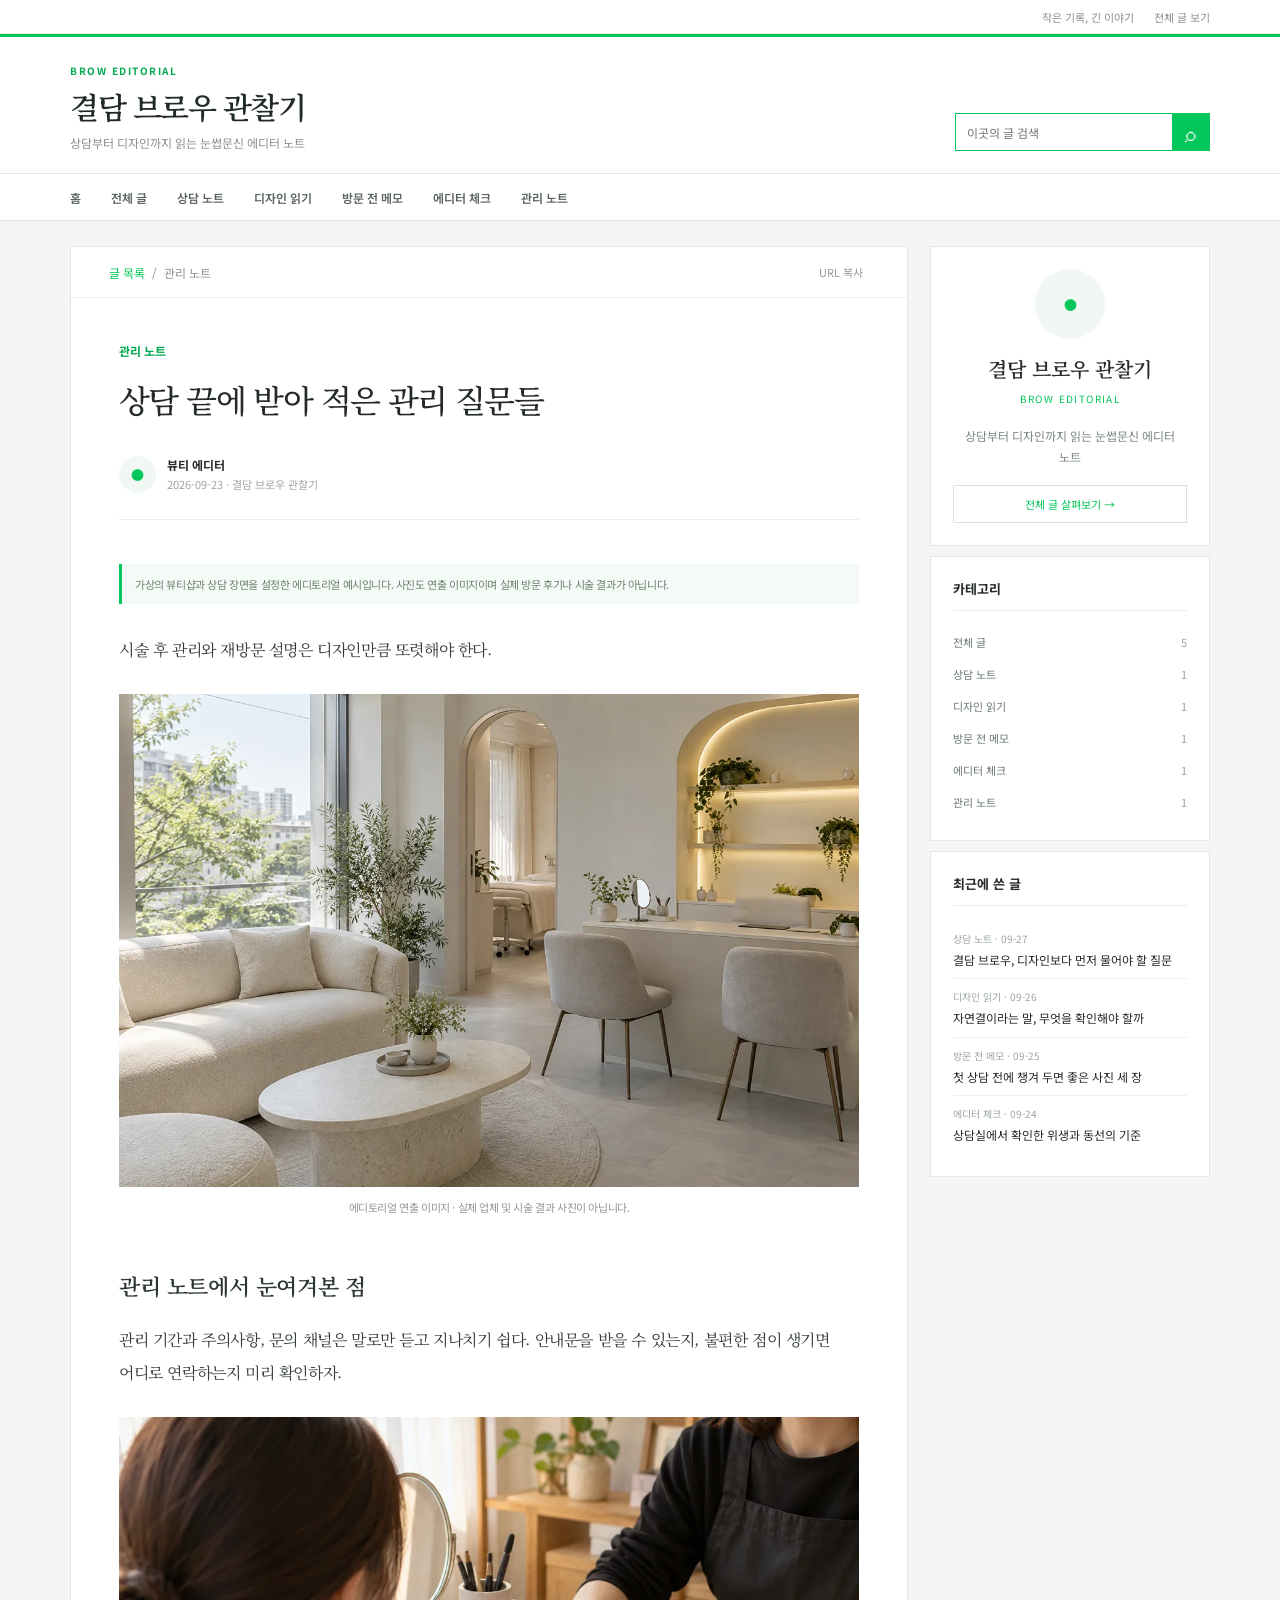
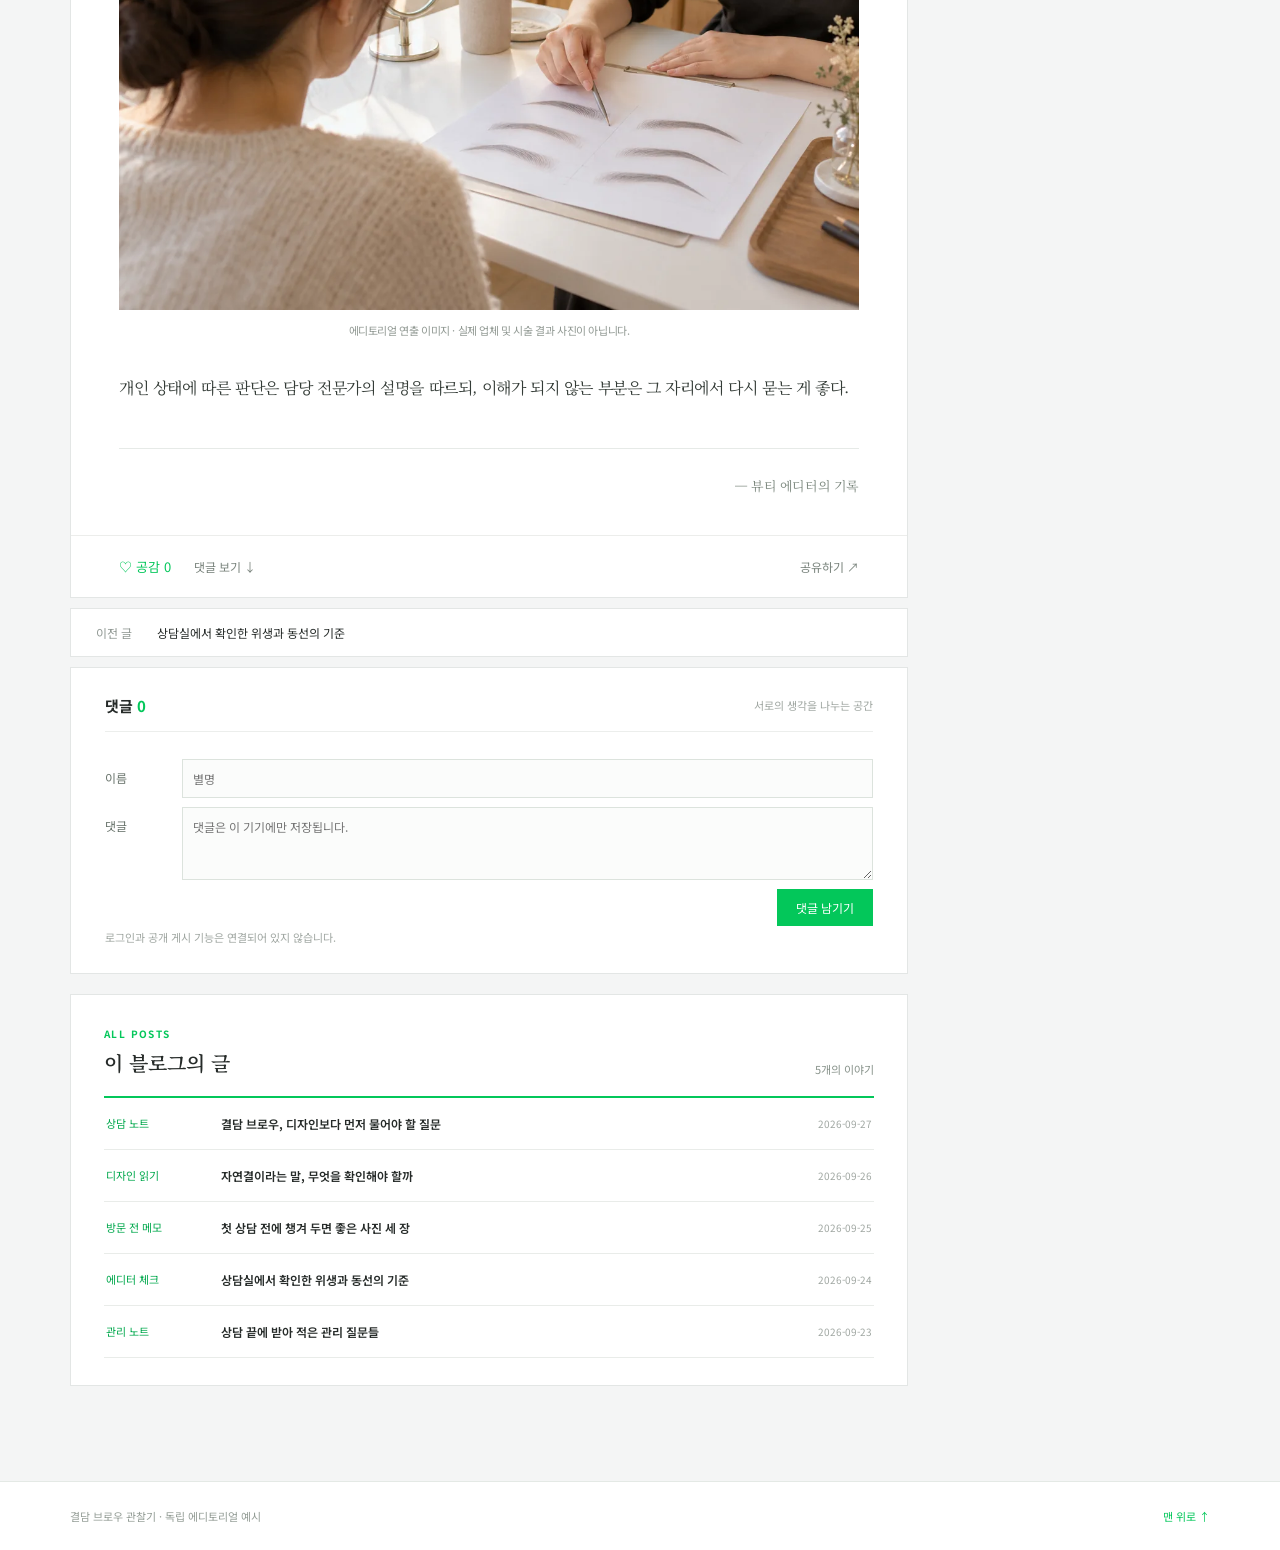
==== blog/aftercare-notes/index.html @ 0448019b "Add files via upload" ====
<!doctype html><html lang="ko"><head><meta charset="utf-8"><meta name="viewport" content="width=device-width,initial-scale=1"><meta name="description" content="시술 후 관리와 재방문 설명은 디자인만큼 또렷해야 한다."><meta name="theme-color" content="#03c75a"><title>상담 끝에 받아 적은 관리 질문들 | 결담 브로우 관찰기</title><link rel="stylesheet" href="/assets/style.css"><script defer src="/assets/app.js"></script></head><body class="blog" style="--ink:#03c75a;--paper:#f1f8f3;--accent:#03c75a"><a class="skip" href="#main">본문으로 건너뛰기</a><div class="utility"><div><span>작은 기록, 긴 이야기</span><a href="/#archive">전체 글 보기</a></div></div><header class="blog-header"><div class="brand"><a href="/" class="brand-kicker">BROW EDITORIAL</a><a href="/" class="brand-name">결담 브로우 관찰기</a><p>상담부터 디자인까지 읽는 눈썹문신 에디터 노트</p></div><form class="site-search" action="/" method="get" role="search"><label class="sr-only" for="q">글 검색</label><input id="q" name="q" type="search" placeholder="이곳의 글 검색"><button aria-label="검색" type="submit">⌕</button></form></header><nav class="main-nav" aria-label="카테고리"><div class="nav-inner"><a href="/">홈</a><a href="/#archive">전체 글</a><a href="/?category=%EC%83%81%EB%8B%B4%20%EB%85%B8%ED%8A%B8#archive">상담 노트</a><a href="/?category=%EB%94%94%EC%9E%90%EC%9D%B8%20%EC%9D%BD%EA%B8%B0#archive">디자인 읽기</a><a href="/?category=%EB%B0%A9%EB%AC%B8%20%EC%A0%84%20%EB%A9%94%EB%AA%A8#archive">방문 전 메모</a><a href="/?category=%EC%97%90%EB%94%94%ED%84%B0%20%EC%B2%B4%ED%81%AC#archive">에디터 체크</a><a href="/?category=%EA%B4%80%EB%A6%AC%20%EB%85%B8%ED%8A%B8#archive">관리 노트</a></div></nav><main id="main" class="blog-layout"><div class="main-column"><article class="post-card" data-post="aftercare-notes"><div class="post-toolbar"><a href="/#archive">글 목록</a><span> / </span><span>관리 노트</span><button type="button" class="copy-link">URL 복사</button></div><div class="post-heading"><span class="post-category">관리 노트</span><h1>상담 끝에 받아 적은 관리 질문들</h1><div class="byline"><span class="author-avatar">●</span><div><strong>뷰티 에디터</strong><time datetime="2026-09-23">2026-09-23 · 결담 브로우 관찰기</time></div></div></div><div class="post-content"><div class="editor-disclosure">가상의 뷰티샵과 상담 장면을 설정한 에디토리얼 예시입니다. 사진도 연출 이미지이며 실제 방문 후기나 시술 결과가 아닙니다.</div><p>시술 후 관리와 재방문 설명은 디자인만큼 또렷해야 한다.</p><figure><img class="post-photo" src="/assets/images/salon.webp" alt="관리 노트 글을 위한 연출 사진" loading="lazy" width="1200" height="800"><figcaption>에디토리얼 연출 이미지 · 실제 업체 및 시술 결과 사진이 아닙니다.</figcaption></figure><h2>관리 노트에서 눈여겨본 점</h2><p>관리 기간과 주의사항, 문의 채널은 말로만 듣고 지나치기 쉽다. 안내문을 받을 수 있는지, 불편한 점이 생기면 어디로 연락하는지 미리 확인하자.</p><figure><img class="post-photo" src="/assets/images/design.webp" alt="관리 노트 글을 위한 연출 사진" loading="lazy" width="1200" height="800"><figcaption>에디토리얼 연출 이미지 · 실제 업체 및 시술 결과 사진이 아닙니다.</figcaption></figure><p>개인 상태에 따른 판단은 담당 전문가의 설명을 따르되, 이해가 되지 않는 부분은 그 자리에서 다시 묻는 게 좋다.</p><div class="post-signoff">— 뷰티 에디터의 기록</div></div><div class="post-actions"><button class="like-button" type="button" aria-pressed="false">♡ 공감 <span class="like-count">0</span></button><a href="#comments">댓글 보기 ↓</a><button class="copy-link" type="button">공유하기 ↗</button></div></article><div class="post-neighbors"><a href="/blog/editor-check/"><span>이전 글</span>상담실에서 확인한 위생과 동선의 기준</a></div><section class="comments" id="comments" data-post="aftercare-notes"><div class="comments-title"><h2>댓글 <span class="comment-count">0</span></h2><span>서로의 생각을 나누는 공간</span></div><div class="comment-list"></div><form class="comment-form"><label for="comment-name">이름</label><input id="comment-name" name="name" maxlength="20" required placeholder="별명"><label for="comment-text">댓글</label><textarea id="comment-text" name="comment" maxlength="600" required rows="3" placeholder="댓글은 이 기기에만 저장됩니다."></textarea><button type="submit">댓글 남기기</button></form><small>로그인과 공개 게시 기능은 연결되어 있지 않습니다.</small></section><section class="archive" id="archive"><div class="archive-heading"><div><span>ALL POSTS</span><h2>이 블로그의 글</h2></div><strong>5개의 이야기</strong></div><ul class="archive-list"><li class="archive-row" data-category="상담 노트" data-search="결담 브로우, 디자인보다 먼저 물어야 할 질문 눈썹문신 상담에서 마음에 남는 것은 유행하는 모양보다 일상의 표정을 묻는 과정이다. 상담 노트"><span class="archive-category">상담 노트</span><a href="/blog/editor-review/">결담 브로우, 디자인보다 먼저 물어야 할 질문</a><time datetime="2026-09-27">2026-09-27</time></li><li class="archive-row" data-category="디자인 읽기" data-search="자연결이라는 말, 무엇을 확인해야 할까 자연스럽다는 한마디 대신 선의 방향과 간격을 구체적으로 살펴봤다. 디자인 읽기"><span class="archive-category">디자인 읽기</span><a href="/blog/design-notes/">자연결이라는 말, 무엇을 확인해야 할까</a><time datetime="2026-09-26">2026-09-26</time></li><li class="archive-row" data-category="방문 전 메모" data-search="첫 상담 전에 챙겨 두면 좋은 사진 세 장 말로 설명하기 어려운 취향을 사진으로 정리해 가면 대화가 선명해진다. 방문 전 메모"><span class="archive-category">방문 전 메모</span><a href="/blog/before-visit/">첫 상담 전에 챙겨 두면 좋은 사진 세 장</a><time datetime="2026-09-25">2026-09-25</time></li><li class="archive-row" data-category="에디터 체크" data-search="상담실에서 확인한 위생과 동선의 기준 깨끗해 보이는 공간과 실제 준비 과정을 구분해서 보는 메모. 에디터 체크"><span class="archive-category">에디터 체크</span><a href="/blog/editor-check/">상담실에서 확인한 위생과 동선의 기준</a><time datetime="2026-09-24">2026-09-24</time></li><li class="archive-row" data-category="관리 노트" data-search="상담 끝에 받아 적은 관리 질문들 시술 후 관리와 재방문 설명은 디자인만큼 또렷해야 한다. 관리 노트"><span class="archive-category">관리 노트</span><a href="/blog/aftercare-notes/">상담 끝에 받아 적은 관리 질문들</a><time datetime="2026-09-23">2026-09-23</time></li></ul><p class="archive-empty" hidden>해당하는 글이 없습니다.</p></section></div><aside class="blog-aside" aria-label="블로그 정보"><section class="profile-panel"><div class="profile-avatar">●</div><h2>결담 브로우 관찰기</h2><span class="profile-label">BROW EDITORIAL</span><p>상담부터 디자인까지 읽는 눈썹문신 에디터 노트</p><a class="profile-link" href="/#archive">전체 글 살펴보기 →</a></section><section class="widget"><h2>카테고리</h2><a class="widget-link" href="/#archive">전체 글 <span>5</span></a><a class="widget-link" href="/?category=%EC%83%81%EB%8B%B4%20%EB%85%B8%ED%8A%B8#archive">상담 노트 <span>1</span></a><a class="widget-link" href="/?category=%EB%94%94%EC%9E%90%EC%9D%B8%20%EC%9D%BD%EA%B8%B0#archive">디자인 읽기 <span>1</span></a><a class="widget-link" href="/?category=%EB%B0%A9%EB%AC%B8%20%EC%A0%84%20%EB%A9%94%EB%AA%A8#archive">방문 전 메모 <span>1</span></a><a class="widget-link" href="/?category=%EC%97%90%EB%94%94%ED%84%B0%20%EC%B2%B4%ED%81%AC#archive">에디터 체크 <span>1</span></a><a class="widget-link" href="/?category=%EA%B4%80%EB%A6%AC%20%EB%85%B8%ED%8A%B8#archive">관리 노트 <span>1</span></a></section><section class="widget"><h2>최근에 쓴 글</h2><ol class="recent-list"><li><a href="/blog/editor-review/"><small>상담 노트 · 09-27</small><span>결담 브로우, 디자인보다 먼저 물어야 할 질문</span></a></li><li><a href="/blog/design-notes/"><small>디자인 읽기 · 09-26</small><span>자연결이라는 말, 무엇을 확인해야 할까</span></a></li><li><a href="/blog/before-visit/"><small>방문 전 메모 · 09-25</small><span>첫 상담 전에 챙겨 두면 좋은 사진 세 장</span></a></li><li><a href="/blog/editor-check/"><small>에디터 체크 · 09-24</small><span>상담실에서 확인한 위생과 동선의 기준</span></a></li></ol></section></aside></main><footer class="footer"><span>결담 브로우 관찰기 · 독립 에디토리얼 예시</span><a href="/">맨 위로 ↑</a></footer></body></html>
---- assets/style.css ----
@import url('https://fonts.googleapis.com/css2?family=Noto+Sans+KR:wght@400;500;600;700&family=Noto+Serif+KR:wght@400;500;600;700&display=swap');
:root{font-family:'Noto Sans KR',system-ui,sans-serif;color:#262b29;background:#f4f5f5;font-size:14px}*{box-sizing:border-box}html{scroll-behavior:smooth}body{margin:0;word-break:keep-all}a{color:inherit;text-decoration:none}button,input,textarea{font:inherit}button{cursor:pointer}a:hover{text-decoration:underline}a:focus-visible,button:focus-visible,input:focus-visible,textarea:focus-visible{outline:2px solid var(--accent);outline-offset:3px}.skip{position:absolute;top:-50px;left:10px;background:#fff;padding:10px;z-index:20}.skip:focus{top:10px}.sr-only{position:absolute;width:1px;height:1px;overflow:hidden;clip:rect(0,0,0,0)}.utility{height:34px;background:#fff;border-bottom:1px solid #eaeded;color:#8b9190;font-size:11px}.utility>div{max-width:1180px;padding:0 20px;height:100%;margin:auto;display:flex;align-items:center;justify-content:flex-end;gap:20px}.blog-header{background:#fff;border-bottom:1px solid #e6e9e8;display:flex;align-items:flex-end;justify-content:space-between;gap:24px;padding:26px max(20px,calc((100vw - 1140px)/2)) 22px}.brand{display:flex;flex-direction:column;align-items:flex-start}.brand-kicker,.cafe-kicker{color:var(--ink);font-size:10px;font-weight:700;letter-spacing:.15em}.brand-name{color:#202a27;font:600 30px/1.4 'Noto Serif KR',serif;letter-spacing:-.05em;margin:7px 0}.brand p{font-size:12px;color:#8a918e;margin:0}.site-search{display:flex;border:1px solid var(--ink);height:38px;background:#fff;max-width:255px;width:100%}.site-search input{min-width:0;width:100%;border:0;background:transparent;padding:0 11px;font-size:12px;outline:none}.site-search button{width:42px;border:0;color:#fff;background:var(--ink);font-size:21px;line-height:1}.main-nav{background:#fff;border-bottom:1px solid #dfe4e2}.nav-inner{max-width:1180px;margin:auto;padding:0 20px;display:flex;gap:30px;white-space:nowrap;overflow-x:auto;scrollbar-width:none}.nav-inner::-webkit-scrollbar{display:none}.nav-inner a{height:46px;display:flex;align-items:center;font-size:12px;color:#59635f;font-weight:600}.nav-inner a:hover{color:var(--ink);text-decoration:none;border-bottom:2px solid var(--ink)}.blog-layout{max-width:1180px;margin:25px auto 75px;padding:0 20px;display:grid;grid-template-columns:minmax(0,1fr) 280px;gap:22px;align-items:start}.main-column{min-width:0}.post-card,.comments,.archive{background:#fff;border:1px solid #e3e6e5}.post-toolbar{padding:16px 38px;border-bottom:1px solid #edf0ee;display:flex;align-items:center;gap:7px;color:#8a938e;font-size:12px}.post-toolbar a{color:var(--ink)}.post-toolbar button{margin-left:auto;border:0;background:none;color:#929b96;font-size:11px}.post-heading{padding:42px 48px 26px}.post-category{font-size:12px;color:var(--ink);font-weight:700}.post-heading h1{font:500 clamp(25px,2.6vw,32px)/1.55 'Noto Serif KR',serif;letter-spacing:-.05em;margin:15px 0 31px;color:#242b27}.byline{display:flex;align-items:center;gap:11px;padding-bottom:26px;border-bottom:1px solid #e9edeb}.author-avatar,.profile-avatar{background:var(--paper);color:var(--ink);display:grid;place-items:center;border-radius:50%;font:600 20px 'Noto Serif KR',serif;flex:none}.author-avatar{width:37px;height:37px}.byline strong{display:block;font-size:12px;font-weight:700}.byline time{display:block;font-size:11px;color:#a0a7a2;margin-top:3px}.byline-comments{margin-left:auto;font-size:11px;color:#626e67}.post-content{padding:8px 48px 35px;color:#343c37;font:400 16px/2.05 'Noto Serif KR',serif;letter-spacing:-.025em}.post-content .post-lead{margin:0 0 27px;font-size:19px;font-weight:600;color:var(--ink);line-height:1.85}.post-content p{margin:0 0 27px}.post-content h2{font:600 22px/1.5 'Noto Serif KR',serif;color:#2b372f;margin:54px 0 22px}.post-content figure{margin:35px 0 40px}.post-content figcaption{text-align:center;font:11px 'Noto Sans KR',sans-serif;color:#929a94;margin-top:12px}.post-signoff{border-top:1px solid #e6eae7;margin-top:43px;padding-top:24px;text-align:right;color:#7a867c;font-size:13px}.post-art{height:390px;position:relative;display:grid;place-items:center;overflow:hidden;color:#fff;background:linear-gradient(140deg,var(--paper),var(--ink));isolation:isolate}.post-art:before,.post-art:after{content:'';position:absolute;border:1px solid #ffffff8e;border-radius:50%;width:80%;aspect-ratio:1;transform:translate(45%,30%);z-index:-1}.post-art:after{width:54%;transform:translate(-75%,-65%);background:#ffffff22}.art-ring{position:absolute;border:1px solid #ffffff9b;width:32%;aspect-ratio:1;border-radius:50%;transform:translate(-80%,60%)}.art-icon{font:400 clamp(100px,16vw,200px)/1 Georgia,serif;transform:rotate(-12deg)}.art-corner{position:absolute;bottom:23px;left:25px;font:10px 'Noto Sans KR',sans-serif;letter-spacing:.18em;color:#fff}.post-actions{border-top:1px solid #ecedeb;display:flex;align-items:center;gap:23px;padding:16px 48px;color:#7a847d;font-size:12px}.post-actions button{border:0;background:none;padding:5px 0;color:inherit}.post-actions .like-button{font-size:13px;color:var(--ink)}.post-actions .like-button[aria-pressed=true]{font-weight:700;color:#03a94e}.post-actions .copy-link{margin-left:auto}.post-neighbors{background:#fff;border:1px solid #e3e6e5;margin:10px 0;display:flex;flex-direction:column}.post-neighbors a{padding:15px 25px;font-size:12px;border-bottom:1px solid #eff1ef}.post-neighbors a:last-child{border-bottom:0}.post-neighbors span{color:#929a95;margin-right:25px}.comments{padding:27px 34px;margin:10px 0}.comments-title{display:flex;justify-content:space-between;align-items:center;gap:10px;border-bottom:1px solid #eceeec;padding-bottom:15px}.comments h2{font-size:15px;margin:0}.comments h2 span{color:var(--ink)}.comments-title>span,.comments>small{font-size:11px;color:#a0a7a2}.comment-list{padding:6px 0}.comment-item{padding:15px 0;border-bottom:1px solid #f0f1ef}.comment-item strong{font-size:12px;margin-right:10px}.comment-item time{font-size:10px;color:#a0a7a2}.comment-item p{font-size:13px;line-height:1.7;margin:6px 0 0}.comment-form{padding-top:15px;display:grid;grid-template-columns:65px 1fr;gap:9px 12px;align-items:start}.comment-form label{font-size:12px;padding-top:10px;color:#69746c}.comment-form input,.comment-form textarea{border:1px solid #dce3dd;padding:10px;background:#fbfcfb;min-width:0;font-size:12px;resize:vertical}.comment-form button{grid-column:2;justify-self:end;border:1px solid var(--ink);background:var(--ink);color:#fff;padding:9px 18px;font-size:12px}.archive{margin:20px 0;padding:27px 33px}.archive-heading{display:flex;justify-content:space-between;align-items:end;border-bottom:2px solid var(--ink);padding-bottom:19px}.archive-heading span{font-size:10px;color:var(--ink);font-weight:700;letter-spacing:.14em}.archive-heading h2{font:600 20px 'Noto Serif KR',serif;margin:6px 0 0}.archive-heading strong{font-size:11px;color:#87928a;font-weight:400}.archive-list{list-style:none;padding:0;margin:0}.archive-row{display:grid;grid-template-columns:100px minmax(0,1fr) 82px;gap:15px;align-items:center;padding:17px 2px;border-bottom:1px solid #e9ece9;font-size:12px}.archive-row[hidden]{display:none}.archive-category{font-size:11px;color:var(--ink)}.archive-row a{font-weight:600;overflow:hidden;text-overflow:ellipsis;white-space:nowrap}.archive-row time{color:#a0a7a2;font-size:10px;text-align:right}.archive-empty{font-size:13px;color:#999;padding:35px;text-align:center}.profile-panel,.widget{background:#fff;border:1px solid #e3e6e5;padding:22px;margin-bottom:10px}.profile-panel{text-align:center}.profile-avatar{width:70px;height:70px;margin:0 auto 15px;font-size:34px}.profile-panel h2{font:600 20px 'Noto Serif KR',serif;margin:0 0 4px}.profile-label{font-size:10px;color:var(--accent);letter-spacing:.14em}.profile-panel p{font-size:12px;color:#7d8980;line-height:1.75;margin:18px 0}.profile-link{display:block;border:1px solid #dae1db;padding:10px;font-size:11px;color:var(--ink)}.widget h2{font-size:13px;margin:0 0 15px;padding-bottom:12px;border-bottom:1px solid #e8edeb}.widget-link{display:flex;justify-content:space-between;padding:8px 0;font-size:11px;color:#6d7a70}.widget-link span{color:#9ba69d}.recent-list{list-style:none;padding:0;margin:0}.recent-list li{padding:10px 0;border-bottom:1px solid #ecefeb}.recent-list li:last-child{border:0}.recent-list small{display:block;font-size:10px;color:#9ba69d}.recent-list span{display:block;font-size:12px;line-height:1.45;margin-top:5px}.footer{background:#fff;border-top:1px solid #e4e9e5;padding:26px max(20px,calc((100vw - 1140px)/2));display:flex;justify-content:space-between;gap:20px;font-size:11px;color:#949d96}.footer a{color:var(--ink)}
/* Cafe article and board layout */
.cafe{background:#fff}.cafe-banner{max-width:1140px;height:215px;margin:0 auto;background:var(--ink);color:#fff;position:relative;overflow:hidden}.cafe-banner:before,.cafe-banner:after{content:'';position:absolute;width:440px;height:440px;border:1px solid #ffffff40;border-radius:50%;right:-60px;top:-180px}.cafe-banner:after{width:340px;height:340px;right:190px;top:95px;background:#ffffff0d}.cafe-banner-inner{padding:35px 54px;position:relative;z-index:1}.cafe-kicker{color:#ffffffb6}.cafe-brand{display:block;font:700 48px/1.3 'Noto Serif KR',serif;letter-spacing:-.05em;margin-top:15px}.banner-mark{color:var(--accent);margin-left:12px;font:50px Georgia,serif}.cafe-banner p{font-size:13px;margin:8px 0;color:#ffffffdd}.banner-caption{position:absolute;top:167px;right:35px;letter-spacing:.12em;color:#ffffff80;font-size:10px}.cafe .main-nav{max-width:1140px;margin:8px auto 0;border:1px solid #e1e6e2}.cafe-layout{max-width:1180px;margin:19px auto 70px;padding:0 20px;display:grid;grid-template-columns:210px minmax(0,1fr);gap:20px;align-items:start}.cafe-tabs{height:38px;border-top:2px solid #333;border-bottom:1px solid #ddd;display:flex;align-items:center;justify-content:space-around;font-size:11px;color:#9a9fa0}.cafe-tabs b{color:#202622}.cafe-aside .profile-panel{text-align:left;border:0;border-bottom:1px solid #e5e9e5;padding:17px 8px}.cafe-aside .profile-avatar{width:42px;height:42px;font-size:21px;margin:0 12px 0 0;float:left}.cafe-aside .profile-panel h2{font:600 15px 'Noto Sans KR',sans-serif;padding-top:3px}.cafe-aside .profile-panel p{clear:both;margin:20px 0 13px}.cafe-aside .profile-link{display:none}.cafe-aside .join-note{padding:12px 9px;background:var(--paper);font-size:11px;color:var(--ink);margin-bottom:10px}.cafe-aside .site-search{max-width:none;margin-bottom:13px;height:33px}.cafe-aside .widget{border:0;border-top:1px solid #e6e9e6;padding:15px 8px;margin:0}.cafe-aside .widget h2{padding-bottom:7px}.cafe-aside .widget-link{padding:9px 0}.cafe .post-card{border-radius:5px}.cafe .post-toolbar{background:#fafbfa;padding:13px 30px}.cafe .post-heading{padding:29px 31px 13px}.cafe .post-heading h1{font:500 clamp(23px,2.3vw,29px)/1.5 'Noto Sans KR',sans-serif;letter-spacing:-.045em;margin:11px 0 19px}.cafe .post-content{font:400 15px/1.95 'Noto Sans KR',sans-serif;padding:15px 31px 35px}.cafe .post-content .post-lead{font:600 16px/1.8 'Noto Sans KR',sans-serif}.cafe .post-content h2{font:600 18px/1.5 'Noto Sans KR',sans-serif;margin:43px 0 17px}.cafe .post-art{height:315px}.cafe .post-actions{padding:15px 31px}.cafe .comments,.cafe .archive{border-radius:5px}
@media(max-width:900px){.blog-layout{grid-template-columns:minmax(0,1fr) 220px;gap:14px}.cafe-layout{grid-template-columns:170px minmax(0,1fr);gap:13px}.blog-header{padding-left:20px;padding-right:20px}.profile-panel,.widget{padding:15px}.post-heading{padding:34px 32px 17px}.post-content{padding-left:32px;padding-right:32px}.post-actions{padding-left:32px;padding-right:32px}}
@media(max-width:700px){.utility{display:none}.blog-header{padding:18px 17px;align-items:center}.brand-name{font-size:24px}.brand p{font-size:11px}.brand-kicker{font-size:9px}.blog-header .site-search{max-width:42px;border:0}.blog-header .site-search input{position:absolute;right:16px;top:85px;width:min(300px,calc(100% - 32px));height:35px;border:1px solid var(--ink);background:#fff;display:none;z-index:5}.blog-header .site-search:focus-within input{display:block}.blog-header .site-search button{background:transparent;color:var(--ink)}.nav-inner{gap:22px;padding:0 17px}.nav-inner a{font-size:11px}.blog-layout,.cafe-layout{display:block;margin:0 auto 45px;padding:0}.blog-aside,.cafe-aside{display:none}.post-card,.comments,.archive{border-left:0;border-right:0}.post-toolbar{padding:13px 17px}.post-heading,.cafe .post-heading{padding:27px 19px 12px}.post-heading h1,.cafe .post-heading h1{font-size:23px;line-height:1.5;margin-bottom:21px}.post-content,.cafe .post-content{font-size:15px;line-height:1.95;padding:7px 19px 27px}.post-content .post-lead{font-size:17px}.post-content h2{font-size:19px}.post-art,.cafe .post-art{height:245px}.post-actions,.cafe .post-actions{padding:13px 19px;gap:16px}.post-neighbors{margin:8px 0}.comments{padding:23px 19px}.archive{padding:23px 19px}.archive-row{grid-template-columns:1fr 66px;gap:4px}.archive-category{grid-column:1/-1}.archive-row a{font-size:12px}.footer{padding:25px 18px}.cafe-banner{height:160px}.cafe-banner-inner{padding:23px 20px}.cafe-brand{font-size:33px;margin-top:10px}.banner-mark{font-size:37px}.cafe-banner p{font-size:11px}.banner-caption{display:none}.cafe .main-nav{margin:0;border-left:0;border-right:0}.cafe .post-toolbar{padding:12px 19px}}
@media(max-width:390px){.post-heading h1,.cafe .post-heading h1{font-size:21px}.comment-form{grid-template-columns:1fr}.comment-form label{padding-top:0}.comment-form button{grid-column:1}.post-actions{gap:10px;font-size:11px}}
/* Restrained green editorial skin shared by all six sites. */
.post-photo{display:block;width:100%;height:auto;aspect-ratio:3/2;object-fit:cover;background:#edf2ee}.post-content figure{margin:25px 0 34px}.editor-disclosure{font:11px/1.7 'Noto Sans KR',sans-serif;color:#6d8173;background:#f4faf6;border-left:3px solid #03c75a;padding:11px 13px;margin:10px 0 30px}.blog-header{border-top:3px solid #03c75a}.brand-kicker,.post-category,.widget-link:hover,.archive-category{color:#03a94e}.cafe-banner{height:156px;background:#f4faf6;color:#243a2b;border-top:4px solid #03c75a;border-bottom:1px solid #dfe9e2}.cafe-banner:before,.cafe-banner:after{display:none}.cafe-banner-inner{padding:20px 35px}.cafe-kicker{color:#03a94e}.cafe-brand{font-size:38px;margin-top:8px}.banner-mark{font-size:24px;color:#03c75a}.cafe-banner p{color:#55685a;margin-top:4px}.banner-caption{top:125px;color:#8fa295}.profile-avatar,.author-avatar{font-family:'Noto Sans KR',sans-serif;font-size:13px}.cafe .post-photo{height:auto}
@media(max-width:700px){.cafe-banner{height:133px}.cafe-banner-inner{padding:17px 19px}.cafe-brand{font-size:27px}.cafe-banner p{font-size:10px}.post-content figure{margin:22px 0 27px}}
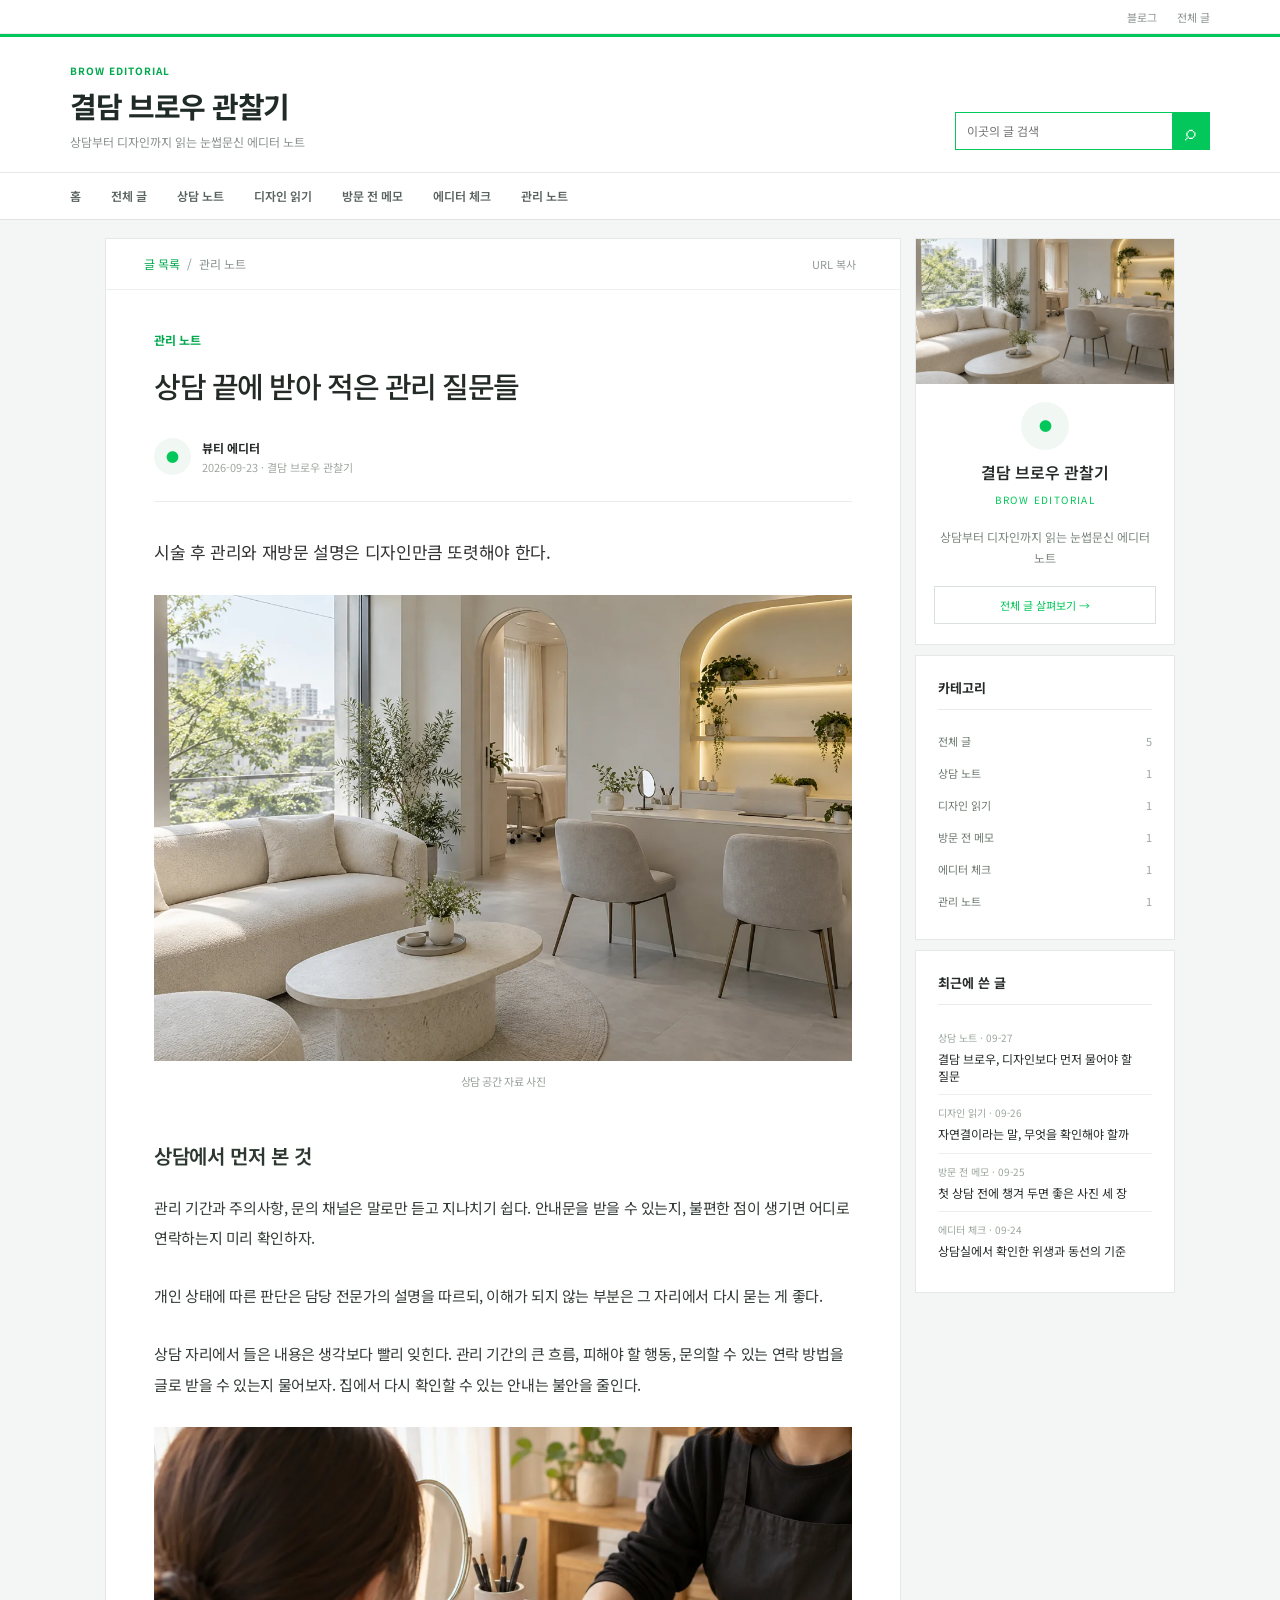
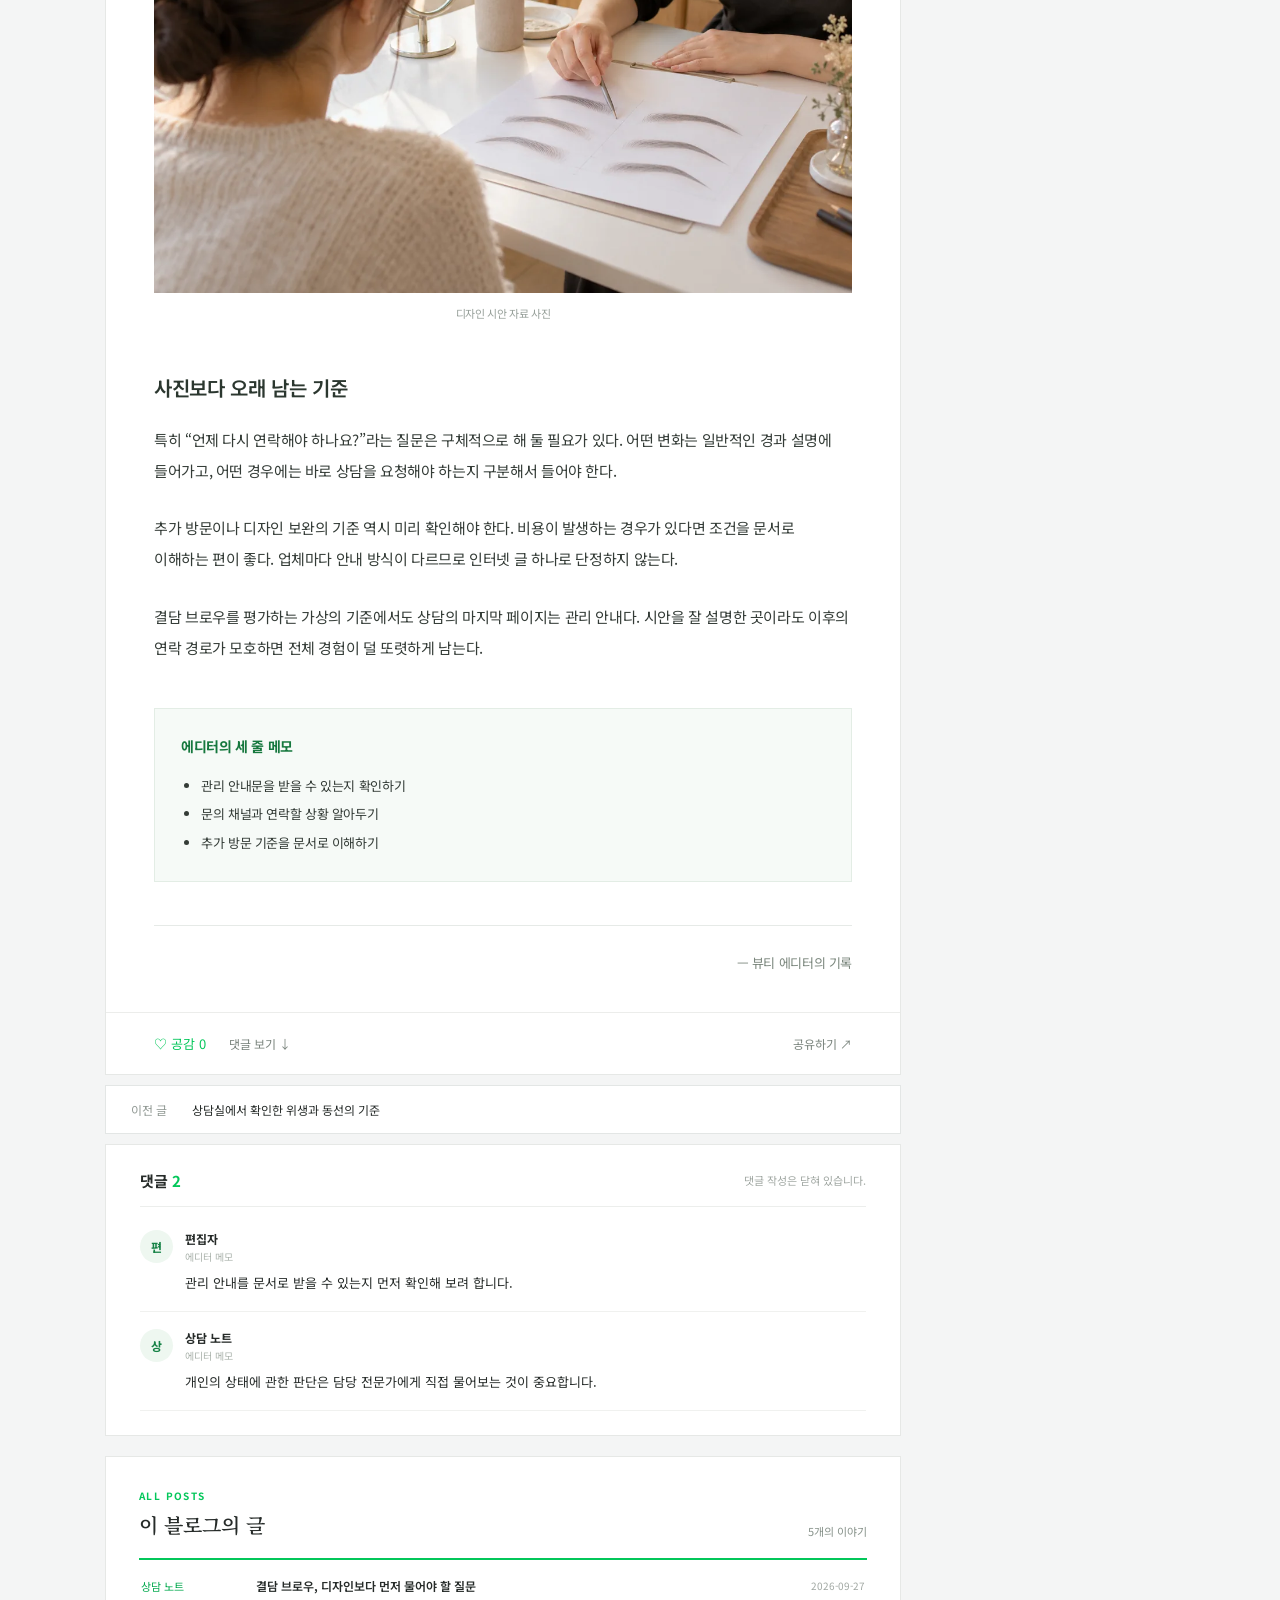
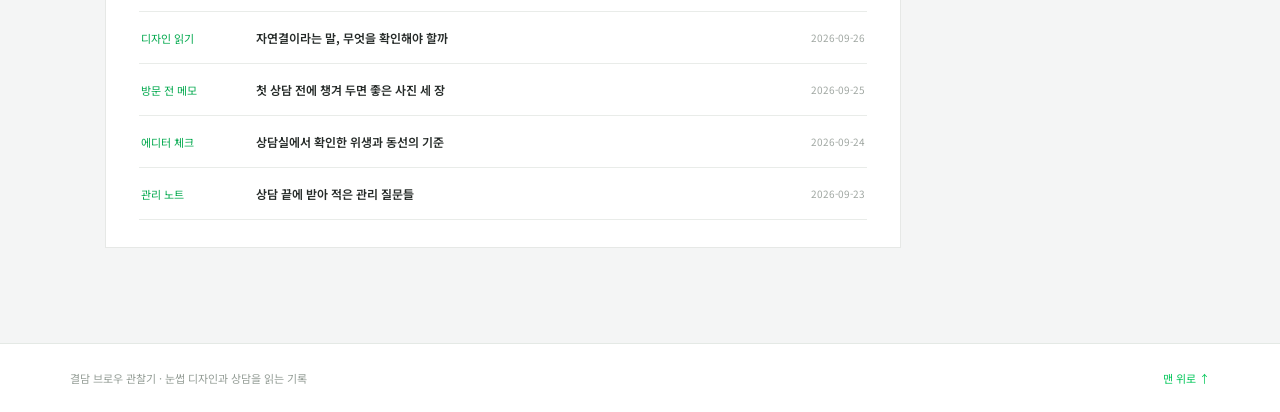
==== commit 181e6de9: "Add files via upload" ====
--- a/blog/aftercare-notes/index.html
+++ b/blog/aftercare-notes/index.html
@@ -1 +1 @@
-<!doctype html><html lang="ko"><head><meta charset="utf-8"><meta name="viewport" content="width=device-width,initial-scale=1"><meta name="description" content="시술 후 관리와 재방문 설명은 디자인만큼 또렷해야 한다."><meta name="theme-color" content="#03c75a"><title>상담 끝에 받아 적은 관리 질문들 | 결담 브로우 관찰기</title><link rel="stylesheet" href="/assets/style.css"><script defer src="/assets/app.js"></script></head><body class="blog" style="--ink:#03c75a;--paper:#f1f8f3;--accent:#03c75a"><a class="skip" href="#main">본문으로 건너뛰기</a><div class="utility"><div><span>작은 기록, 긴 이야기</span><a href="/#archive">전체 글 보기</a></div></div><header class="blog-header"><div class="brand"><a href="/" class="brand-kicker">BROW EDITORIAL</a><a href="/" class="brand-name">결담 브로우 관찰기</a><p>상담부터 디자인까지 읽는 눈썹문신 에디터 노트</p></div><form class="site-search" action="/" method="get" role="search"><label class="sr-only" for="q">글 검색</label><input id="q" name="q" type="search" placeholder="이곳의 글 검색"><button aria-label="검색" type="submit">⌕</button></form></header><nav class="main-nav" aria-label="카테고리"><div class="nav-inner"><a href="/">홈</a><a href="/#archive">전체 글</a><a href="/?category=%EC%83%81%EB%8B%B4%20%EB%85%B8%ED%8A%B8#archive">상담 노트</a><a href="/?category=%EB%94%94%EC%9E%90%EC%9D%B8%20%EC%9D%BD%EA%B8%B0#archive">디자인 읽기</a><a href="/?category=%EB%B0%A9%EB%AC%B8%20%EC%A0%84%20%EB%A9%94%EB%AA%A8#archive">방문 전 메모</a><a href="/?category=%EC%97%90%EB%94%94%ED%84%B0%20%EC%B2%B4%ED%81%AC#archive">에디터 체크</a><a href="/?category=%EA%B4%80%EB%A6%AC%20%EB%85%B8%ED%8A%B8#archive">관리 노트</a></div></nav><main id="main" class="blog-layout"><div class="main-column"><article class="post-card" data-post="aftercare-notes"><div class="post-toolbar"><a href="/#archive">글 목록</a><span> / </span><span>관리 노트</span><button type="button" class="copy-link">URL 복사</button></div><div class="post-heading"><span class="post-category">관리 노트</span><h1>상담 끝에 받아 적은 관리 질문들</h1><div class="byline"><span class="author-avatar">●</span><div><strong>뷰티 에디터</strong><time datetime="2026-09-23">2026-09-23 · 결담 브로우 관찰기</time></div></div></div><div class="post-content"><div class="editor-disclosure">가상의 뷰티샵과 상담 장면을 설정한 에디토리얼 예시입니다. 사진도 연출 이미지이며 실제 방문 후기나 시술 결과가 아닙니다.</div><p>시술 후 관리와 재방문 설명은 디자인만큼 또렷해야 한다.</p><figure><img class="post-photo" src="/assets/images/salon.webp" alt="관리 노트 글을 위한 연출 사진" loading="lazy" width="1200" height="800"><figcaption>에디토리얼 연출 이미지 · 실제 업체 및 시술 결과 사진이 아닙니다.</figcaption></figure><h2>관리 노트에서 눈여겨본 점</h2><p>관리 기간과 주의사항, 문의 채널은 말로만 듣고 지나치기 쉽다. 안내문을 받을 수 있는지, 불편한 점이 생기면 어디로 연락하는지 미리 확인하자.</p><figure><img class="post-photo" src="/assets/images/design.webp" alt="관리 노트 글을 위한 연출 사진" loading="lazy" width="1200" height="800"><figcaption>에디토리얼 연출 이미지 · 실제 업체 및 시술 결과 사진이 아닙니다.</figcaption></figure><p>개인 상태에 따른 판단은 담당 전문가의 설명을 따르되, 이해가 되지 않는 부분은 그 자리에서 다시 묻는 게 좋다.</p><div class="post-signoff">— 뷰티 에디터의 기록</div></div><div class="post-actions"><button class="like-button" type="button" aria-pressed="false">♡ 공감 <span class="like-count">0</span></button><a href="#comments">댓글 보기 ↓</a><button class="copy-link" type="button">공유하기 ↗</button></div></article><div class="post-neighbors"><a href="/blog/editor-check/"><span>이전 글</span>상담실에서 확인한 위생과 동선의 기준</a></div><section class="comments" id="comments" data-post="aftercare-notes"><div class="comments-title"><h2>댓글 <span class="comment-count">0</span></h2><span>서로의 생각을 나누는 공간</span></div><div class="comment-list"></div><form class="comment-form"><label for="comment-name">이름</label><input id="comment-name" name="name" maxlength="20" required placeholder="별명"><label for="comment-text">댓글</label><textarea id="comment-text" name="comment" maxlength="600" required rows="3" placeholder="댓글은 이 기기에만 저장됩니다."></textarea><button type="submit">댓글 남기기</button></form><small>로그인과 공개 게시 기능은 연결되어 있지 않습니다.</small></section><section class="archive" id="archive"><div class="archive-heading"><div><span>ALL POSTS</span><h2>이 블로그의 글</h2></div><strong>5개의 이야기</strong></div><ul class="archive-list"><li class="archive-row" data-category="상담 노트" data-search="결담 브로우, 디자인보다 먼저 물어야 할 질문 눈썹문신 상담에서 마음에 남는 것은 유행하는 모양보다 일상의 표정을 묻는 과정이다. 상담 노트"><span class="archive-category">상담 노트</span><a href="/blog/editor-review/">결담 브로우, 디자인보다 먼저 물어야 할 질문</a><time datetime="2026-09-27">2026-09-27</time></li><li class="archive-row" data-category="디자인 읽기" data-search="자연결이라는 말, 무엇을 확인해야 할까 자연스럽다는 한마디 대신 선의 방향과 간격을 구체적으로 살펴봤다. 디자인 읽기"><span class="archive-category">디자인 읽기</span><a href="/blog/design-notes/">자연결이라는 말, 무엇을 확인해야 할까</a><time datetime="2026-09-26">2026-09-26</time></li><li class="archive-row" data-category="방문 전 메모" data-search="첫 상담 전에 챙겨 두면 좋은 사진 세 장 말로 설명하기 어려운 취향을 사진으로 정리해 가면 대화가 선명해진다. 방문 전 메모"><span class="archive-category">방문 전 메모</span><a href="/blog/before-visit/">첫 상담 전에 챙겨 두면 좋은 사진 세 장</a><time datetime="2026-09-25">2026-09-25</time></li><li class="archive-row" data-category="에디터 체크" data-search="상담실에서 확인한 위생과 동선의 기준 깨끗해 보이는 공간과 실제 준비 과정을 구분해서 보는 메모. 에디터 체크"><span class="archive-category">에디터 체크</span><a href="/blog/editor-check/">상담실에서 확인한 위생과 동선의 기준</a><time datetime="2026-09-24">2026-09-24</time></li><li class="archive-row" data-category="관리 노트" data-search="상담 끝에 받아 적은 관리 질문들 시술 후 관리와 재방문 설명은 디자인만큼 또렷해야 한다. 관리 노트"><span class="archive-category">관리 노트</span><a href="/blog/aftercare-notes/">상담 끝에 받아 적은 관리 질문들</a><time datetime="2026-09-23">2026-09-23</time></li></ul><p class="archive-empty" hidden>해당하는 글이 없습니다.</p></section></div><aside class="blog-aside" aria-label="블로그 정보"><section class="profile-panel"><div class="profile-avatar">●</div><h2>결담 브로우 관찰기</h2><span class="profile-label">BROW EDITORIAL</span><p>상담부터 디자인까지 읽는 눈썹문신 에디터 노트</p><a class="profile-link" href="/#archive">전체 글 살펴보기 →</a></section><section class="widget"><h2>카테고리</h2><a class="widget-link" href="/#archive">전체 글 <span>5</span></a><a class="widget-link" href="/?category=%EC%83%81%EB%8B%B4%20%EB%85%B8%ED%8A%B8#archive">상담 노트 <span>1</span></a><a class="widget-link" href="/?category=%EB%94%94%EC%9E%90%EC%9D%B8%20%EC%9D%BD%EA%B8%B0#archive">디자인 읽기 <span>1</span></a><a class="widget-link" href="/?category=%EB%B0%A9%EB%AC%B8%20%EC%A0%84%20%EB%A9%94%EB%AA%A8#archive">방문 전 메모 <span>1</span></a><a class="widget-link" href="/?category=%EC%97%90%EB%94%94%ED%84%B0%20%EC%B2%B4%ED%81%AC#archive">에디터 체크 <span>1</span></a><a class="widget-link" href="/?category=%EA%B4%80%EB%A6%AC%20%EB%85%B8%ED%8A%B8#archive">관리 노트 <span>1</span></a></section><section class="widget"><h2>최근에 쓴 글</h2><ol class="recent-list"><li><a href="/blog/editor-review/"><small>상담 노트 · 09-27</small><span>결담 브로우, 디자인보다 먼저 물어야 할 질문</span></a></li><li><a href="/blog/design-notes/"><small>디자인 읽기 · 09-26</small><span>자연결이라는 말, 무엇을 확인해야 할까</span></a></li><li><a href="/blog/before-visit/"><small>방문 전 메모 · 09-25</small><span>첫 상담 전에 챙겨 두면 좋은 사진 세 장</span></a></li><li><a href="/blog/editor-check/"><small>에디터 체크 · 09-24</small><span>상담실에서 확인한 위생과 동선의 기준</span></a></li></ol></section></aside></main><footer class="footer"><span>결담 브로우 관찰기 · 독립 에디토리얼 예시</span><a href="/">맨 위로 ↑</a></footer></body></html>+<!doctype html><html lang="ko"><head><meta charset="utf-8"><meta name="viewport" content="width=device-width,initial-scale=1"><meta name="description" content="시술 후 관리와 재방문 설명은 디자인만큼 또렷해야 한다."><meta name="theme-color" content="#03c75a"><title>상담 끝에 받아 적은 관리 질문들 | 결담 브로우 관찰기</title><link rel="stylesheet" href="/assets/style.css"><script defer src="/assets/app.js"></script></head><body class="blog" style="--ink:#03c75a;--paper:#f1f8f3;--accent:#03c75a"><a class="skip" href="#main">본문으로 건너뛰기</a><div class="utility"><div><span>블로그</span><a href="/#archive">전체 글</a></div></div><header class="blog-header"><div class="brand"><a href="/" class="brand-kicker">BROW EDITORIAL</a><a href="/" class="brand-name">결담 브로우 관찰기</a><p>상담부터 디자인까지 읽는 눈썹문신 에디터 노트</p></div><form class="site-search" action="/" method="get" role="search"><label class="sr-only" for="q">글 검색</label><input id="q" name="q" type="search" placeholder="이곳의 글 검색"><button aria-label="검색" type="submit">⌕</button></form></header><nav class="main-nav" aria-label="카테고리"><div class="nav-inner"><a href="/">홈</a><a href="/#archive">전체 글</a><a href="/?category=%EC%83%81%EB%8B%B4%20%EB%85%B8%ED%8A%B8#archive">상담 노트</a><a href="/?category=%EB%94%94%EC%9E%90%EC%9D%B8%20%EC%9D%BD%EA%B8%B0#archive">디자인 읽기</a><a href="/?category=%EB%B0%A9%EB%AC%B8%20%EC%A0%84%20%EB%A9%94%EB%AA%A8#archive">방문 전 메모</a><a href="/?category=%EC%97%90%EB%94%94%ED%84%B0%20%EC%B2%B4%ED%81%AC#archive">에디터 체크</a><a href="/?category=%EA%B4%80%EB%A6%AC%20%EB%85%B8%ED%8A%B8#archive">관리 노트</a></div></nav><main id="main" class="blog-layout"><div class="main-column"><article class="post-card" data-post="aftercare-notes"><div class="post-toolbar"><a href="/#archive">글 목록</a><span> / </span><span>관리 노트</span><button type="button" class="copy-link">URL 복사</button></div><div class="post-heading"><span class="post-category">관리 노트</span><h1>상담 끝에 받아 적은 관리 질문들</h1><div class="byline"><span class="author-avatar">●</span><div><strong>뷰티 에디터</strong><time datetime="2026-09-23">2026-09-23 · 결담 브로우 관찰기</time></div></div></div><div class="post-content"><p>시술 후 관리와 재방문 설명은 디자인만큼 또렷해야 한다.</p><figure><img class="post-photo" src="/assets/images/salon.webp" alt="관리 노트 글을 위한 연출 사진" loading="lazy" width="1200" height="800"><figcaption>상담 공간 자료 사진</figcaption></figure><h2>상담에서 먼저 본 것</h2><p>관리 기간과 주의사항, 문의 채널은 말로만 듣고 지나치기 쉽다. 안내문을 받을 수 있는지, 불편한 점이 생기면 어디로 연락하는지 미리 확인하자.</p><p>개인 상태에 따른 판단은 담당 전문가의 설명을 따르되, 이해가 되지 않는 부분은 그 자리에서 다시 묻는 게 좋다.</p><p>상담 자리에서 들은 내용은 생각보다 빨리 잊힌다. 관리 기간의 큰 흐름, 피해야 할 행동, 문의할 수 있는 연락 방법을 글로 받을 수 있는지 물어보자. 집에서 다시 확인할 수 있는 안내는 불안을 줄인다.</p><figure><img class="post-photo" src="/assets/images/design.webp" alt="관리 노트 글을 위한 연출 사진" loading="lazy" width="1200" height="800"><figcaption>디자인 시안 자료 사진</figcaption></figure><h2>사진보다 오래 남는 기준</h2><p>특히 “언제 다시 연락해야 하나요?”라는 질문은 구체적으로 해 둘 필요가 있다. 어떤 변화는 일반적인 경과 설명에 들어가고, 어떤 경우에는 바로 상담을 요청해야 하는지 구분해서 들어야 한다.</p><p>추가 방문이나 디자인 보완의 기준 역시 미리 확인해야 한다. 비용이 발생하는 경우가 있다면 조건을 문서로 이해하는 편이 좋다. 업체마다 안내 방식이 다르므로 인터넷 글 하나로 단정하지 않는다.</p><p>결담 브로우를 평가하는 가상의 기준에서도 상담의 마지막 페이지는 관리 안내다. 시안을 잘 설명한 곳이라도 이후의 연락 경로가 모호하면 전체 경험이 덜 또렷하게 남는다.</p><div class="editor-summary"><strong>에디터의 세 줄 메모</strong><ul><li>관리 안내문을 받을 수 있는지 확인하기</li><li>문의 채널과 연락할 상황 알아두기</li><li>추가 방문 기준을 문서로 이해하기</li></ul></div><div class="post-signoff">— 뷰티 에디터의 기록</div></div><div class="post-actions"><button class="like-button" type="button" aria-pressed="false">♡ 공감 <span class="like-count">0</span></button><a href="#comments">댓글 보기 ↓</a><button class="copy-link" type="button">공유하기 ↗</button></div></article><div class="post-neighbors"><a href="/blog/editor-check/"><span>이전 글</span>상담실에서 확인한 위생과 동선의 기준</a></div><section class="comments" id="comments"><div class="comments-title"><h2>댓글 <span>2</span></h2><span>댓글 작성은 닫혀 있습니다.</span></div><div class="comment-list"><div class="comment-item"><span class="comment-avatar">편</span><div><strong>편집자</strong><small>에디터 메모</small><p>관리 안내를 문서로 받을 수 있는지 먼저 확인해 보려 합니다.</p></div></div><div class="comment-item"><span class="comment-avatar">상</span><div><strong>상담 노트</strong><small>에디터 메모</small><p>개인의 상태에 관한 판단은 담당 전문가에게 직접 물어보는 것이 중요합니다.</p></div></div></div></section><section class="archive" id="archive"><div class="archive-heading"><div><span>ALL POSTS</span><h2>이 블로그의 글</h2></div><strong>5개의 이야기</strong></div><ul class="archive-list"><li class="archive-row" data-category="상담 노트" data-search="결담 브로우, 디자인보다 먼저 물어야 할 질문 눈썹문신 상담에서 마음에 남는 것은 유행하는 모양보다 일상의 표정을 묻는 과정이다. 상담 노트"><span class="archive-category">상담 노트</span><a href="/blog/editor-review/">결담 브로우, 디자인보다 먼저 물어야 할 질문</a><time datetime="2026-09-27">2026-09-27</time></li><li class="archive-row" data-category="디자인 읽기" data-search="자연결이라는 말, 무엇을 확인해야 할까 자연스럽다는 한마디 대신 선의 방향과 간격을 구체적으로 살펴봤다. 디자인 읽기"><span class="archive-category">디자인 읽기</span><a href="/blog/design-notes/">자연결이라는 말, 무엇을 확인해야 할까</a><time datetime="2026-09-26">2026-09-26</time></li><li class="archive-row" data-category="방문 전 메모" data-search="첫 상담 전에 챙겨 두면 좋은 사진 세 장 말로 설명하기 어려운 취향을 사진으로 정리해 가면 대화가 선명해진다. 방문 전 메모"><span class="archive-category">방문 전 메모</span><a href="/blog/before-visit/">첫 상담 전에 챙겨 두면 좋은 사진 세 장</a><time datetime="2026-09-25">2026-09-25</time></li><li class="archive-row" data-category="에디터 체크" data-search="상담실에서 확인한 위생과 동선의 기준 깨끗해 보이는 공간과 실제 준비 과정을 구분해서 보는 메모. 에디터 체크"><span class="archive-category">에디터 체크</span><a href="/blog/editor-check/">상담실에서 확인한 위생과 동선의 기준</a><time datetime="2026-09-24">2026-09-24</time></li><li class="archive-row" data-category="관리 노트" data-search="상담 끝에 받아 적은 관리 질문들 시술 후 관리와 재방문 설명은 디자인만큼 또렷해야 한다. 관리 노트"><span class="archive-category">관리 노트</span><a href="/blog/aftercare-notes/">상담 끝에 받아 적은 관리 질문들</a><time datetime="2026-09-23">2026-09-23</time></li></ul><p class="archive-empty" hidden>해당하는 글이 없습니다.</p></section></div><aside class="blog-aside" aria-label="블로그 정보"><section class="profile-panel"><img class="profile-photo" src="/assets/images/salon.webp" alt="상담 공간 사진" width="280" height="145"><div class="profile-avatar">●</div><h2>결담 브로우 관찰기</h2><span class="profile-label">BROW EDITORIAL</span><p>상담부터 디자인까지 읽는 눈썹문신 에디터 노트</p><a class="profile-link" href="/#archive">전체 글 살펴보기 →</a></section><section class="widget"><h2>카테고리</h2><a class="widget-link" href="/#archive">전체 글 <span>5</span></a><a class="widget-link" href="/?category=%EC%83%81%EB%8B%B4%20%EB%85%B8%ED%8A%B8#archive">상담 노트 <span>1</span></a><a class="widget-link" href="/?category=%EB%94%94%EC%9E%90%EC%9D%B8%20%EC%9D%BD%EA%B8%B0#archive">디자인 읽기 <span>1</span></a><a class="widget-link" href="/?category=%EB%B0%A9%EB%AC%B8%20%EC%A0%84%20%EB%A9%94%EB%AA%A8#archive">방문 전 메모 <span>1</span></a><a class="widget-link" href="/?category=%EC%97%90%EB%94%94%ED%84%B0%20%EC%B2%B4%ED%81%AC#archive">에디터 체크 <span>1</span></a><a class="widget-link" href="/?category=%EA%B4%80%EB%A6%AC%20%EB%85%B8%ED%8A%B8#archive">관리 노트 <span>1</span></a></section><section class="widget"><h2>최근에 쓴 글</h2><ol class="recent-list"><li><a href="/blog/editor-review/"><small>상담 노트 · 09-27</small><span>결담 브로우, 디자인보다 먼저 물어야 할 질문</span></a></li><li><a href="/blog/design-notes/"><small>디자인 읽기 · 09-26</small><span>자연결이라는 말, 무엇을 확인해야 할까</span></a></li><li><a href="/blog/before-visit/"><small>방문 전 메모 · 09-25</small><span>첫 상담 전에 챙겨 두면 좋은 사진 세 장</span></a></li><li><a href="/blog/editor-check/"><small>에디터 체크 · 09-24</small><span>상담실에서 확인한 위생과 동선의 기준</span></a></li></ol></section></aside></main><footer class="footer"><span>결담 브로우 관찰기 · 눈썹 디자인과 상담을 읽는 기록</span><a href="/">맨 위로 ↑</a></footer></body></html>
--- a/assets/style.css
+++ b/assets/style.css
@@ -8,3 +8,6 @@
 /* Restrained green editorial skin shared by all six sites. */
 .post-photo{display:block;width:100%;height:auto;aspect-ratio:3/2;object-fit:cover;background:#edf2ee}.post-content figure{margin:25px 0 34px}.editor-disclosure{font:11px/1.7 'Noto Sans KR',sans-serif;color:#6d8173;background:#f4faf6;border-left:3px solid #03c75a;padding:11px 13px;margin:10px 0 30px}.blog-header{border-top:3px solid #03c75a}.brand-kicker,.post-category,.widget-link:hover,.archive-category{color:#03a94e}.cafe-banner{height:156px;background:#f4faf6;color:#243a2b;border-top:4px solid #03c75a;border-bottom:1px solid #dfe9e2}.cafe-banner:before,.cafe-banner:after{display:none}.cafe-banner-inner{padding:20px 35px}.cafe-kicker{color:#03a94e}.cafe-brand{font-size:38px;margin-top:8px}.banner-mark{font-size:24px;color:#03c75a}.cafe-banner p{color:#55685a;margin-top:4px}.banner-caption{top:125px;color:#8fa295}.profile-avatar,.author-avatar{font-family:'Noto Sans KR',sans-serif;font-size:13px}.cafe .post-photo{height:auto}
 @media(max-width:700px){.cafe-banner{height:133px}.cafe-banner-inner{padding:17px 19px}.cafe-brand{font-size:27px}.cafe-banner p{font-size:10px}.post-content figure{margin:22px 0 27px}}
+/* A quiet, familiar article layout with one green accent. */
+.blog-header{border-top:3px solid #03c75a}.brand-name{font-family:'Noto Sans KR',sans-serif;font-size:29px;font-weight:700;letter-spacing:-.045em}.brand-kicker{letter-spacing:.1em}.blog-layout{max-width:1110px;grid-template-columns:minmax(0,1fr) 260px;gap:14px;margin-top:18px}.post-card,.comments,.archive,.profile-panel,.widget{border-color:#e6e8e6}.post-heading{padding-top:39px}.post-heading h1{font-family:'Noto Sans KR',sans-serif;font-weight:500;font-size:29px;line-height:1.5}.post-content{font-family:'Noto Sans KR',sans-serif;font-size:15px;line-height:2.05}.post-content h2{font-family:'Noto Sans KR',sans-serif;font-size:20px;margin-top:52px}.post-content p:first-child{font-size:17px;line-height:1.9;color:#333}.post-toolbar{background:#fff}.post-toolbar a{color:#03a94e}.profile-panel{padding:0 0 20px}.profile-photo{display:block;width:100%;height:145px;object-fit:cover;margin-bottom:18px}.profile-panel .profile-avatar{width:48px;height:48px;margin-bottom:10px}.profile-panel h2{font-family:'Noto Sans KR',sans-serif;font-size:16px}.profile-panel p{padding:0 20px}.profile-link{margin:0 18px}.editor-summary{background:#f6faf7;border:1px solid #e3ede5;padding:22px 26px;margin:45px 0 20px;font-family:'Noto Sans KR',sans-serif}.editor-summary strong{font-size:14px;color:#16783e}.editor-summary ul{margin:12px 0 0;padding-left:20px}.editor-summary li{font-size:13px;line-height:1.8;margin:5px 0}.comments{padding:25px 34px 18px}.comment-item{display:flex;gap:12px;padding:17px 0}.comment-avatar{display:grid;place-items:center;width:33px;height:33px;flex:none;background:#eef7f0;color:#168246;border-radius:50%;font-size:12px;font-weight:700}.comment-item strong{display:block;margin:0}.comment-item small{display:block;color:#abb3ac;font-size:10px;margin-top:2px}.comment-item p{margin-top:8px}.post-content figcaption{color:#98a19b}
+@media(max-width:700px){.blog-layout{display:block;margin-top:0}.brand-name{font-size:22px}.post-heading{padding-top:28px}.post-heading h1{font-size:23px}.post-content{font-size:14px}.post-content p:first-child{font-size:16px}.comments{padding:22px 19px}.editor-summary{padding:19px;margin-top:36px}}
